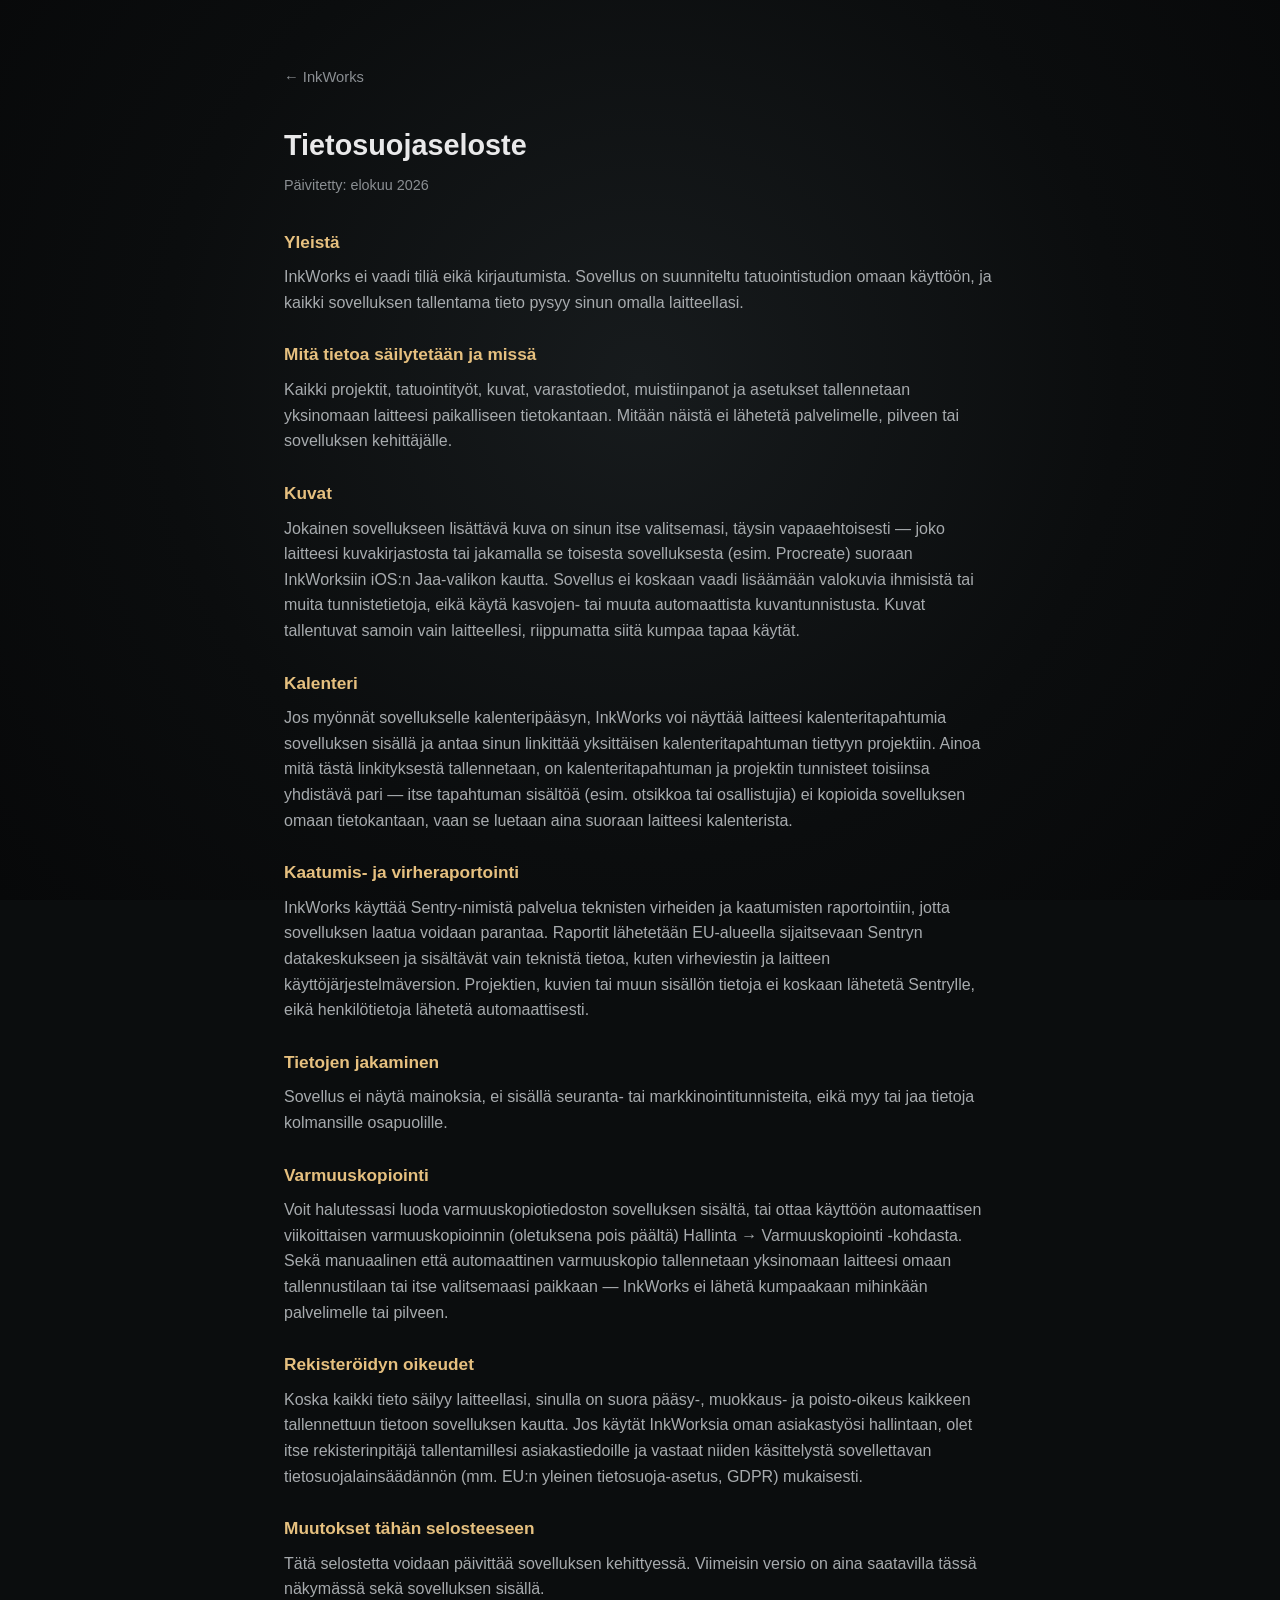
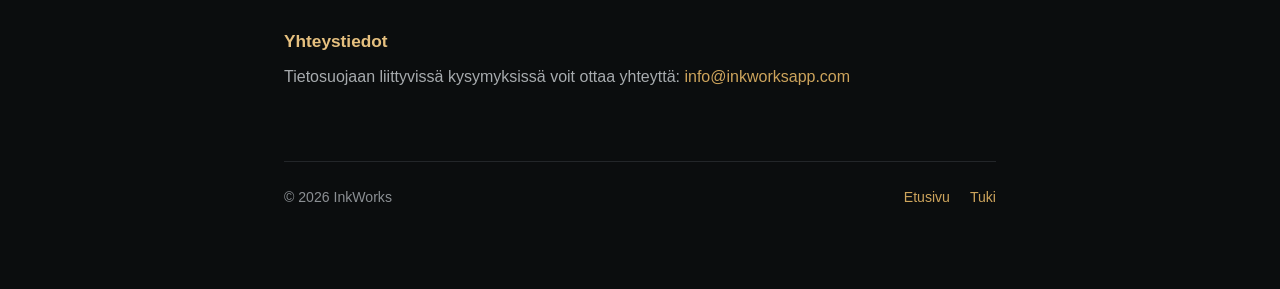
==== privacy.html @ cb9ce039 "Initial InkWorks support site: home, support, privacy" ====
<!doctype html>
<html lang="fi">
<head>
  <meta charset="utf-8" />
  <meta name="viewport" content="width=device-width, initial-scale=1" />
  <title>Tietosuojaseloste — InkWorks</title>
  <link rel="icon" href="assets/logo.png" />
  <link rel="stylesheet" href="assets/style.css" />
</head>
<body>
  <div class="wrap">
    <a class="back-link" href="index.html">&larr; InkWorks</a>

    <h2 class="page-title">Tietosuojaseloste</h2>
    <p class="updated">Päivitetty: elokuu 2026</p>

    <section class="policy-section">
      <h2>Yleistä</h2>
      <p>InkWorks ei vaadi tiliä eikä kirjautumista. Sovellus on suunniteltu tatuointistudion omaan käyttöön, ja kaikki sovelluksen tallentama tieto pysyy sinun omalla laitteellasi.</p>
    </section>

    <section class="policy-section">
      <h2>Mitä tietoa säilytetään ja missä</h2>
      <p>Kaikki projektit, tatuointityöt, kuvat, varastotiedot, muistiinpanot ja asetukset tallennetaan yksinomaan laitteesi paikalliseen tietokantaan. Mitään näistä ei lähetetä palvelimelle, pilveen tai sovelluksen kehittäjälle.</p>
    </section>

    <section class="policy-section">
      <h2>Kuvat</h2>
      <p>Jokainen sovellukseen lisättävä kuva on sinun itse valitsemasi, täysin vapaaehtoisesti — joko laitteesi kuvakirjastosta tai jakamalla se toisesta sovelluksesta (esim. Procreate) suoraan InkWorksiin iOS:n Jaa-valikon kautta. Sovellus ei koskaan vaadi lisäämään valokuvia ihmisistä tai muita tunnistetietoja, eikä käytä kasvojen- tai muuta automaattista kuvantunnistusta. Kuvat tallentuvat samoin vain laitteellesi, riippumatta siitä kumpaa tapaa käytät.</p>
    </section>

    <section class="policy-section">
      <h2>Kalenteri</h2>
      <p>Jos myönnät sovellukselle kalenteripääsyn, InkWorks voi näyttää laitteesi kalenteritapahtumia sovelluksen sisällä ja antaa sinun linkittää yksittäisen kalenteritapahtuman tiettyyn projektiin. Ainoa mitä tästä linkityksestä tallennetaan, on kalenteritapahtuman ja projektin tunnisteet toisiinsa yhdistävä pari — itse tapahtuman sisältöä (esim. otsikkoa tai osallistujia) ei kopioida sovelluksen omaan tietokantaan, vaan se luetaan aina suoraan laitteesi kalenterista.</p>
    </section>

    <section class="policy-section">
      <h2>Kaatumis- ja virheraportointi</h2>
      <p>InkWorks käyttää Sentry-nimistä palvelua teknisten virheiden ja kaatumisten raportointiin, jotta sovelluksen laatua voidaan parantaa. Raportit lähetetään EU-alueella sijaitsevaan Sentryn datakeskukseen ja sisältävät vain teknistä tietoa, kuten virheviestin ja laitteen käyttöjärjestelmäversion. Projektien, kuvien tai muun sisällön tietoja ei koskaan lähetetä Sentrylle, eikä henkilötietoja lähetetä automaattisesti.</p>
    </section>

    <section class="policy-section">
      <h2>Tietojen jakaminen</h2>
      <p>Sovellus ei näytä mainoksia, ei sisällä seuranta- tai markkinointitunnisteita, eikä myy tai jaa tietoja kolmansille osapuolille.</p>
    </section>

    <section class="policy-section">
      <h2>Varmuuskopiointi</h2>
      <p>Voit halutessasi luoda varmuuskopiotiedoston sovelluksen sisältä, tai ottaa käyttöön automaattisen viikoittaisen varmuuskopioinnin (oletuksena pois päältä) Hallinta → Varmuuskopiointi -kohdasta. Sekä manuaalinen että automaattinen varmuuskopio tallennetaan yksinomaan laitteesi omaan tallennustilaan tai itse valitsemaasi paikkaan — InkWorks ei lähetä kumpaakaan mihinkään palvelimelle tai pilveen.</p>
    </section>

    <section class="policy-section">
      <h2>Rekisteröidyn oikeudet</h2>
      <p>Koska kaikki tieto säilyy laitteellasi, sinulla on suora pääsy-, muokkaus- ja poisto-oikeus kaikkeen tallennettuun tietoon sovelluksen kautta. Jos käytät InkWorksia oman asiakastyösi hallintaan, olet itse rekisterinpitäjä tallentamillesi asiakastiedoille ja vastaat niiden käsittelystä sovellettavan tietosuojalainsäädännön (mm. EU:n yleinen tietosuoja-asetus, GDPR) mukaisesti.</p>
    </section>

    <section class="policy-section">
      <h2>Muutokset tähän selosteeseen</h2>
      <p>Tätä selostetta voidaan päivittää sovelluksen kehittyessä. Viimeisin versio on aina saatavilla tässä näkymässä sekä sovelluksen sisällä.</p>
    </section>

    <section class="policy-section">
      <h2>Yhteystiedot</h2>
      <p>Tietosuojaan liittyvissä kysymyksissä voit ottaa yhteyttä: <a href="mailto:info@inkworksapp.com">info@inkworksapp.com</a></p>
    </section>

    <footer>
      <span>&copy; 2026 InkWorks</span>
      <nav>
        <a href="index.html">Etusivu</a>
        <a href="support.html">Tuki</a>
      </nav>
    </footer>
  </div>
</body>
</html>
---- assets/style.css ----
:root {
  --bg-0: #070809;
  --bg-1: #0b0d0e;
  --bg-2: #171b1d;
  --silver: #c9cccf;
  --silver-dim: #8b8f93;
  --gold: #cda45c;
  --gold-bright: #e6c07f;
  --text: #e9e9ea;
  --text-dim: #a7abae;
  --border: #232629;
  --max-width: 760px;
}

* {
  box-sizing: border-box;
}

html {
  background: var(--bg-1);
}

body {
  margin: 0;
  min-height: 100vh;
  color: var(--text);
  font-family: -apple-system, BlinkMacSystemFont, "Segoe UI", Roboto,
    Helvetica, Arial, sans-serif;
  line-height: 1.6;
  background: radial-gradient(
    circle at 50% 42%,
    var(--bg-2) 0%,
    var(--bg-1) 58%,
    var(--bg-0) 100%
  );
  background-attachment: fixed;
}

.wrap {
  max-width: var(--max-width);
  margin: 0 auto;
  padding: 64px 24px 80px;
}

.hero {
  display: flex;
  flex-direction: column;
  align-items: center;
  text-align: center;
  padding: 40px 24px 8px;
}

.hero img.logo {
  width: min(280px, 60vw);
  height: auto;
  animation: logo-in 1.1s cubic-bezier(0.16, 1, 0.3, 1) both;
}

@keyframes logo-in {
  from {
    opacity: 0;
    transform: scale(0.96);
  }
  to {
    opacity: 1;
    transform: scale(1);
  }
}

h1 {
  margin: 0;
  font-size: 0;
}

.tagline {
  margin: 28px 0 0;
  font-size: 1.15rem;
  color: var(--text-dim);
  max-width: 46ch;
}

.features {
  display: grid;
  grid-template-columns: repeat(auto-fit, minmax(180px, 1fr));
  gap: 18px;
  margin: 48px 0 8px;
}

.feature {
  border: 1px solid var(--border);
  border-radius: 14px;
  padding: 20px 18px;
  background: rgba(255, 255, 255, 0.02);
}

.feature h3 {
  margin: 0 0 6px;
  font-size: 1rem;
  color: var(--gold-bright);
  font-weight: 600;
}

.feature p {
  margin: 0;
  font-size: 0.92rem;
  color: var(--text-dim);
}

.page-title {
  font-size: 1.8rem;
  font-weight: 700;
  margin: 0 0 6px;
  color: var(--text);
}

.updated {
  color: var(--silver-dim);
  font-size: 0.9rem;
  margin: 0 0 32px;
}

section.policy-section {
  margin-bottom: 26px;
}

section.policy-section h2 {
  font-size: 1.08rem;
  font-weight: 700;
  color: var(--gold-bright);
  margin: 0 0 8px;
}

section.policy-section p {
  margin: 0;
  color: var(--text-dim);
}

a {
  color: var(--gold);
  text-decoration: none;
}

a:hover {
  color: var(--gold-bright);
  text-decoration: underline;
}

.contact-email {
  display: inline-block;
  margin: 18px 0 4px;
  font-size: 1.3rem;
  font-weight: 600;
  color: var(--gold-bright);
}

.beta-note {
  margin-top: 28px;
  color: var(--text-dim);
  font-size: 0.92rem;
}

footer {
  margin-top: 72px;
  padding-top: 24px;
  border-top: 1px solid var(--border);
  display: flex;
  flex-wrap: wrap;
  gap: 18px;
  justify-content: space-between;
  align-items: center;
  color: var(--silver-dim);
  font-size: 0.88rem;
}

footer nav {
  display: flex;
  gap: 20px;
}

.back-link {
  display: inline-block;
  margin-bottom: 32px;
  font-size: 0.92rem;
  color: var(--silver-dim);
}

.back-link:hover {
  color: var(--gold-bright);
}
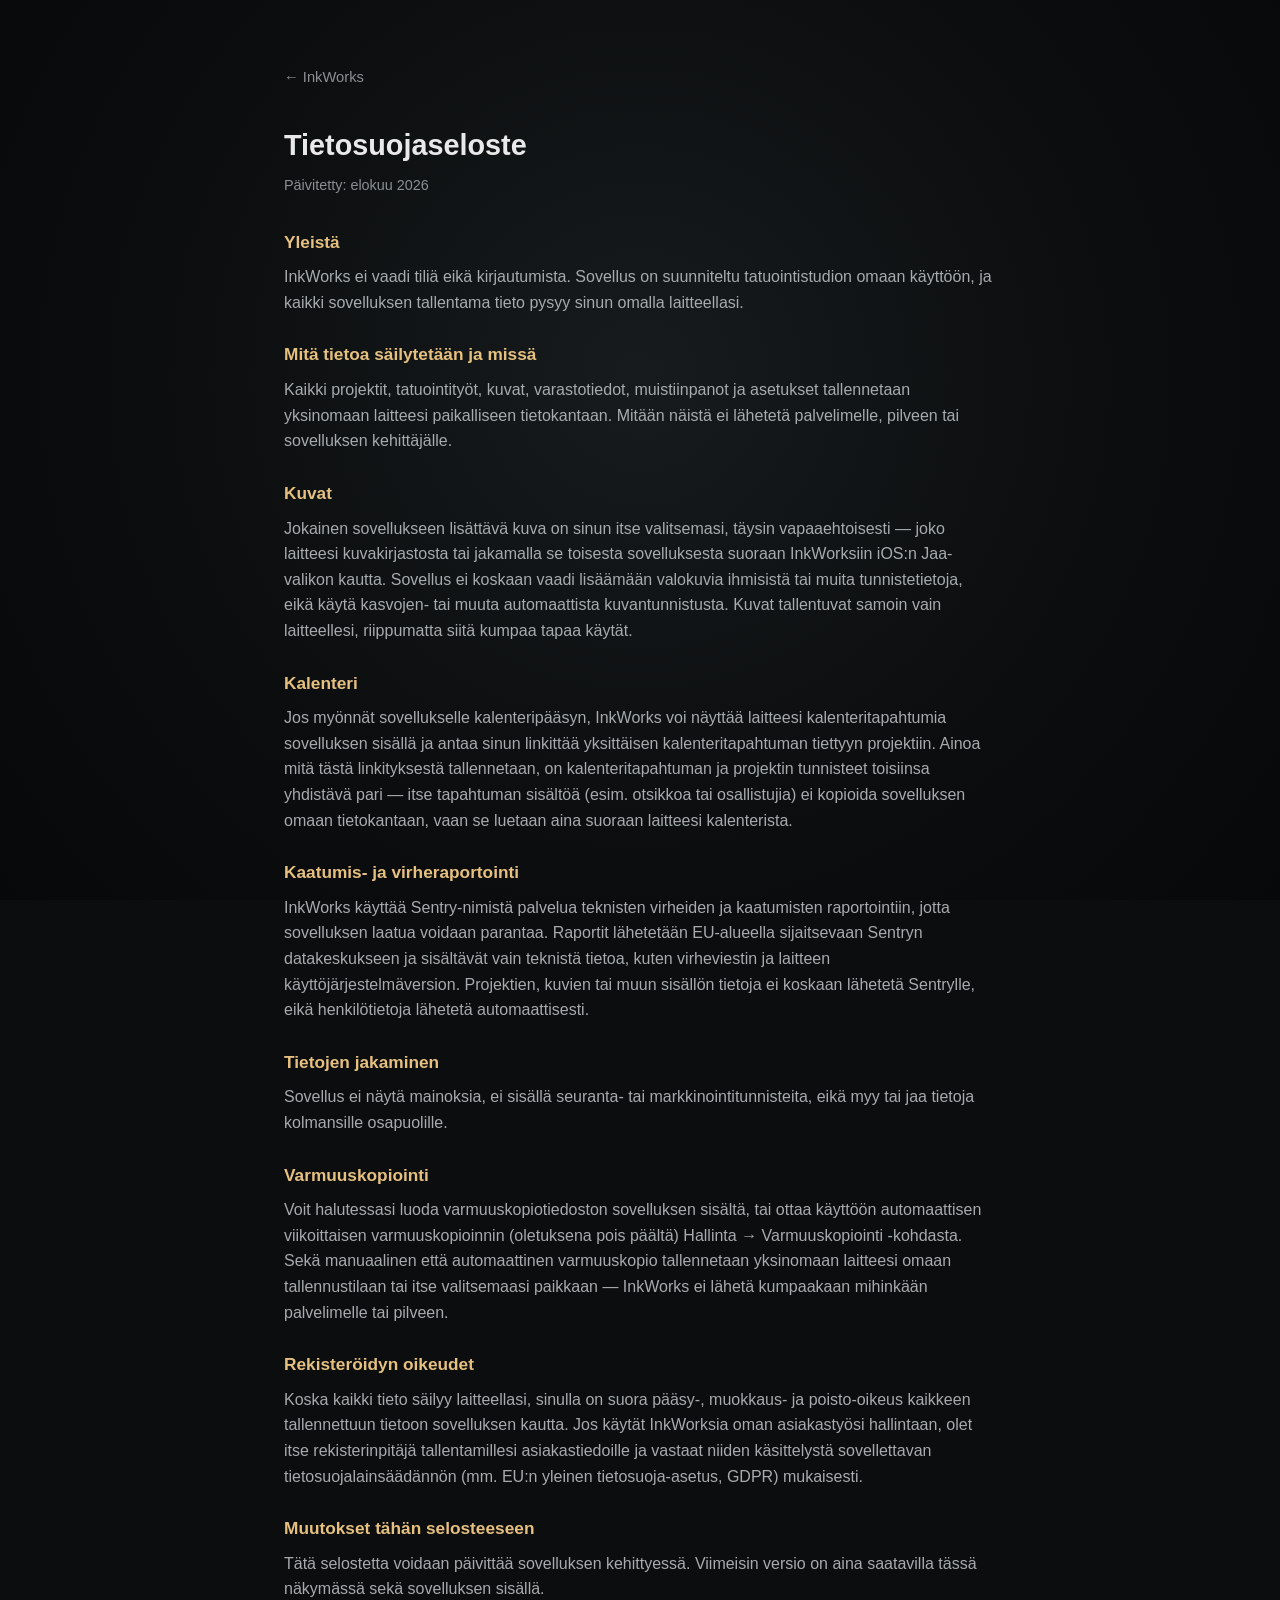
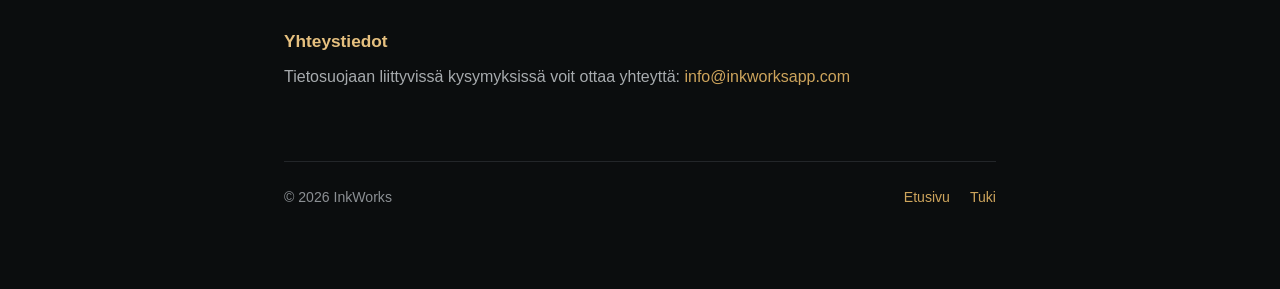
==== commit 9af6ccfa: "Remove third-party app name from privacy policy image section Co-Authored-By: Claude Sonnet 5 <norep" ====
--- a/privacy.html
+++ b/privacy.html
@@ -26,7 +26,7 @@
 
     <section class="policy-section">
       <h2>Kuvat</h2>
-      <p>Jokainen sovellukseen lisättävä kuva on sinun itse valitsemasi, täysin vapaaehtoisesti — joko laitteesi kuvakirjastosta tai jakamalla se toisesta sovelluksesta (esim. Procreate) suoraan InkWorksiin iOS:n Jaa-valikon kautta. Sovellus ei koskaan vaadi lisäämään valokuvia ihmisistä tai muita tunnistetietoja, eikä käytä kasvojen- tai muuta automaattista kuvantunnistusta. Kuvat tallentuvat samoin vain laitteellesi, riippumatta siitä kumpaa tapaa käytät.</p>
+      <p>Jokainen sovellukseen lisättävä kuva on sinun itse valitsemasi, täysin vapaaehtoisesti — joko laitteesi kuvakirjastosta tai jakamalla se toisesta sovelluksesta suoraan InkWorksiin iOS:n Jaa-valikon kautta. Sovellus ei koskaan vaadi lisäämään valokuvia ihmisistä tai muita tunnistetietoja, eikä käytä kasvojen- tai muuta automaattista kuvantunnistusta. Kuvat tallentuvat samoin vain laitteellesi, riippumatta siitä kumpaa tapaa käytät.</p>
     </section>
 
     <section class="policy-section">
--- a/assets/style.css
+++ b/assets/style.css
@@ -72,8 +72,17 @@
   font-size: 0;
 }
 
+.kicker {
+  margin: 24px 0 0;
+  font-size: 0.8rem;
+  font-weight: 600;
+  letter-spacing: 0.08em;
+  text-transform: uppercase;
+  color: var(--gold);
+}
+
 .tagline {
-  margin: 28px 0 0;
+  margin: 10px 0 0;
   font-size: 1.15rem;
   color: var(--text-dim);
   max-width: 46ch;
